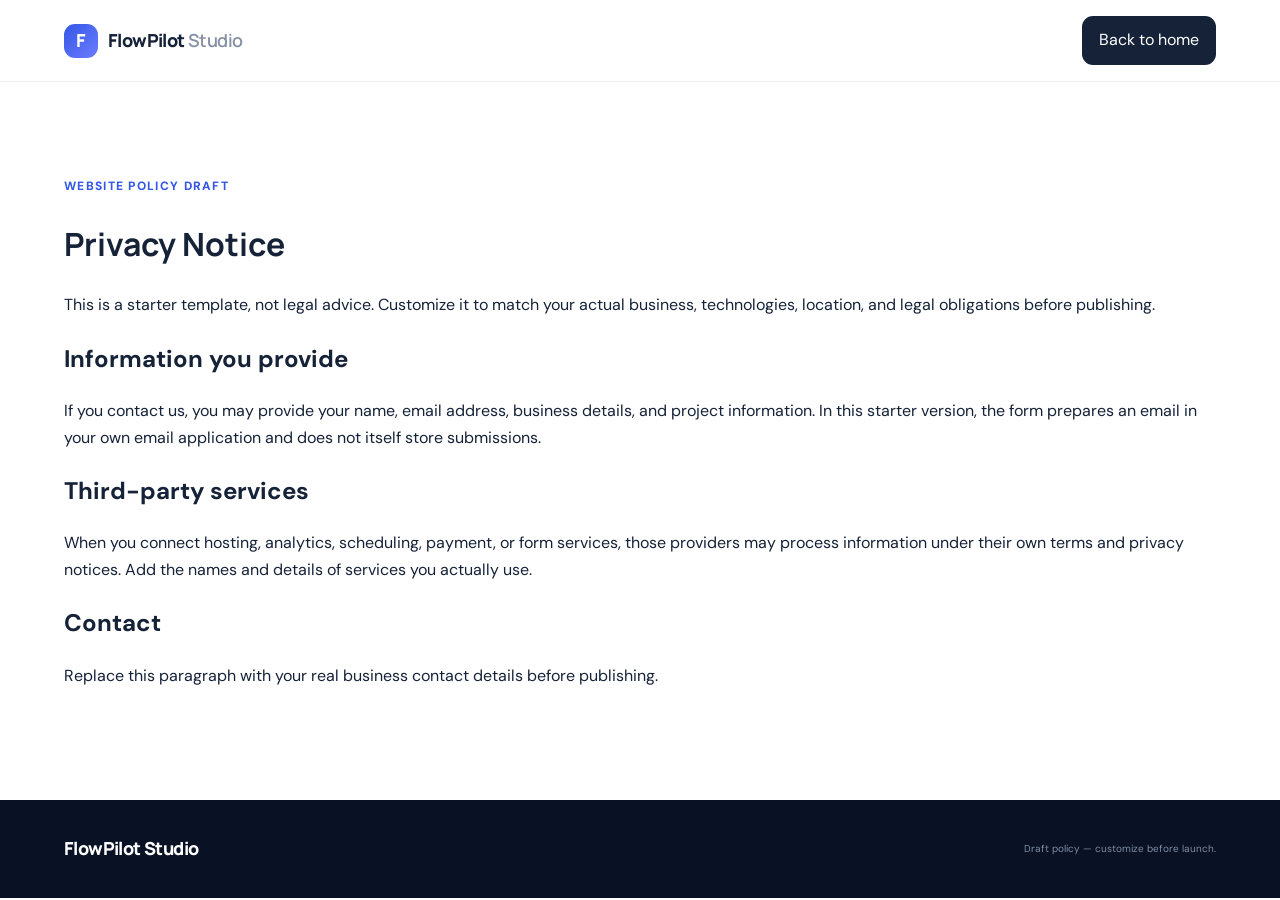
==== privacy.html @ fbc251c9 "Add files via upload" ====
<!doctype html><html lang="en"><head><meta charset="utf-8"><meta name="viewport" content="width=device-width, initial-scale=1"><title>Privacy Notice — FlowPilot Studio</title><link rel="stylesheet" href="styles.css"></head><body><header class="site-header"><a class="brand" href="index.html"><span class="brand-mark">F</span><span>FlowPilot<span class="muted"> Studio</span></span></a><a class="nav-cta" href="index.html">Back to home</a></header><main class="section-wrap section"><p class="eyebrow">Website policy draft</p><h1 style="font-family:Manrope,sans-serif">Privacy Notice</h1><p>This is a starter template, not legal advice. Customize it to match your actual business, technologies, location, and legal obligations before publishing.</p><h2>Information you provide</h2><p>If you contact us, you may provide your name, email address, business details, and project information. In this starter version, the form prepares an email in your own email application and does not itself store submissions.</p><h2>Third-party services</h2><p>When you connect hosting, analytics, scheduling, payment, or form services, those providers may process information under their own terms and privacy notices. Add the names and details of services you actually use.</p><h2>Contact</h2><p>Replace this paragraph with your real business contact details before publishing.</p></main><footer class="footer"><div class="footer-inner"><a class="brand" href="index.html">FlowPilot Studio</a><small>Draft policy — customize before launch.</small></div></footer></body></html>
---- styles.css ----
@import url('https://fonts.googleapis.com/css2?family=DM+Sans:wght@400;500;600;700&family=Manrope:wght@400;500;600;700;800&display=swap');
:root{--ink:#152238;--muted:#637086;--paper:#f7f9fc;--line:#e4eaf2;--blue:#3457e5;--cyan:#36c9c3;--navy:#0d1830;--white:#fff;--radius:22px;--shadow:0 24px 60px rgba(18,36,70,.10)}
*{box-sizing:border-box}html{scroll-behavior:smooth}body{margin:0;background:var(--white);color:var(--ink);font-family:"DM Sans",sans-serif;line-height:1.65}a{color:inherit;text-decoration:none}.site-header{height:82px;padding:0 max(5vw,22px);display:flex;align-items:center;justify-content:space-between;border-bottom:1px solid #eef1f6;background:rgba(255,255,255,.94);position:sticky;top:0;z-index:10;backdrop-filter:blur(14px)}.brand{display:flex;gap:10px;align-items:center;font-family:Manrope,sans-serif;font-weight:800;font-size:18px;letter-spacing:-.6px}.brand-mark{display:grid;place-items:center;width:34px;height:34px;border-radius:11px;color:#fff;background:linear-gradient(135deg,var(--blue),#6c7cff);font-weight:800}.muted{color:#8490a4;font-weight:600}.nav{display:flex;align-items:center;gap:30px;font-size:14px;font-weight:600}.nav>a:not(.nav-cta){color:#4d5a70}.nav-cta{background:var(--ink);color:#fff;padding:11px 17px;border-radius:11px}.menu-toggle{display:none}.section-wrap{width:min(1160px,90%);margin:auto}.hero{padding:92px 0 85px;display:grid;grid-template-columns:1.05fr .95fr;gap:65px;align-items:center}.eyebrow{display:flex;align-items:center;gap:9px;color:var(--blue);font-size:12px;letter-spacing:1.3px;text-transform:uppercase;font-weight:800;margin:0 0 20px}.dot,.live-dot{width:8px;height:8px;border-radius:50%;background:var(--cyan);display:inline-block}.hero h1,.section-heading h2,.about-section h2,.contact-layout h2{font-family:Manrope,sans-serif;letter-spacing:-2.6px;line-height:1.1;font-size:clamp(42px,5vw,66px);margin:0 0 24px;font-weight:800}.gradient-text{background:linear-gradient(100deg,var(--blue),#1bb6b2);-webkit-background-clip:text;background-clip:text;color:transparent}.hero-lede{font-size:18px;color:var(--muted);max-width:570px;line-height:1.8}.hero-actions{display:flex;align-items:center;gap:25px;margin:30px 0}.button{display:inline-flex;align-items:center;justify-content:center;gap:12px;border:0;border-radius:12px;padding:15px 21px;font:700 14px "DM Sans",sans-serif;cursor:pointer}.primary{color:white;background:var(--blue);box-shadow:0 10px 25px rgba(52,87,229,.2)}.primary:hover{background:#2847c9;transform:translateY(-1px)}.text-link{font-size:14px;font-weight:700}.trust-row{display:flex;gap:18px;flex-wrap:wrap;font-size:11px;color:#6b778a}.hero-card{background:linear-gradient(150deg,#101c37,#182b4e);color:#fff;padding:25px;border-radius:25px;box-shadow:0 30px 80px rgba(14,30,63,.23);transform:rotate(1deg)}.card-top{display:flex;align-items:center;gap:9px;font-size:12px;font-weight:700;padding:4px 0 24px;border-bottom:1px solid #31415e}.pill{margin-left:auto;color:#a9b9ff;background:#293b67;border-radius:30px;padding:4px 9px;font-size:10px}.workflow-step{display:flex;align-items:center;gap:13px;padding:19px 0}.step-icon{height:38px;width:38px;flex-shrink:0;display:grid;place-items:center;border:1px solid #405274;border-radius:12px;color:#92a7ff;font-size:11px;font-weight:800}.workflow-step strong{font-size:13px}.workflow-step p{font-size:11px;color:#aab7ce;margin:3px 0 0}.check{margin-left:auto;color:#57e1c0;font-weight:800}.connector{height:16px;width:1px;background:#526584;margin-left:19px}.note{font-size:10px;color:#91a2bd;border-top:1px solid #31415e;padding-top:17px;margin-top:6px}.proof-band{display:flex;justify-content:center;gap:clamp(30px,8vw,120px);background:var(--paper);padding:27px 5%;border-top:1px solid #edf1f7;border-bottom:1px solid #edf1f7}.proof-band div{display:flex;flex-direction:column}.proof-band strong{font-size:14px}.proof-band span{font-size:12px;color:var(--muted)}.section{padding-top:95px;padding-bottom:95px}.section-heading{max-width:650px;margin-bottom:38px}.section-heading h2,.about-section h2,.contact-layout h2{font-size:clamp(34px,4vw,48px);letter-spacing:-1.8px;margin-bottom:16px}.section-heading>p:not(.eyebrow){color:var(--muted);margin:0}.service-grid{display:grid;grid-template-columns:repeat(3,1fr);gap:20px}.service-card{position:relative;padding:27px;border:1px solid var(--line);border-radius:20px;background:white;transition:.2s}.service-card:hover{transform:translateY(-4px);box-shadow:var(--shadow)}.service-card.featured{border-color:#b9c5ff;box-shadow:0 15px 40px rgba(52,87,229,.08)}.feature-badge{position:absolute;right:18px;top:18px;background:#edf0ff;color:var(--blue);border-radius:30px;padding:5px 9px;font-size:10px;font-weight:800}.service-icon{height:45px;width:45px;display:grid;place-items:center;background:#edf1ff;color:var(--blue);border-radius:14px;font-size:22px}.service-label{font-size:10px;font-weight:800;letter-spacing:1px;color:#77849a;margin:24px 0 8px}.service-card h3{font:800 21px Manrope,sans-serif;line-height:1.25;letter-spacing:-.6px;margin:0 0 12px}.service-card>p:not(.service-label){font-size:13px;color:var(--muted);min-height:65px}.service-card ul{padding-left:18px;color:#4c5b71;font-size:12px;line-height:2.2;margin:18px 0 25px}.card-link{color:var(--blue);font-size:12px;font-weight:800}.fine-print{font-size:11px;color:#7b8798;margin-top:22px}.process-section{background:var(--paper);border-top:1px solid #edf1f7;border-bottom:1px solid #edf1f7}.process-grid{display:grid;grid-template-columns:repeat(3,1fr);gap:50px;margin-top:45px}.process-number{font:800 13px Manrope,sans-serif;color:var(--blue);background:#e8edff;border-radius:10px;padding:8px 10px}.process-grid h3{font:800 18px Manrope,sans-serif;margin:24px 0 8px}.process-grid p{font-size:13px;color:var(--muted);margin:0}.about-section{display:grid;grid-template-columns:1fr 1fr;gap:70px;padding-top:95px;padding-bottom:95px}.about-section h2{max-width:430px}.about-section>div:nth-child(2){color:var(--muted);font-size:14px}.contact-section{background:var(--navy);color:white;padding:90px 0}.contact-layout{display:grid;grid-template-columns:.9fr 1.1fr;gap:85px;align-items:start}.contact-layout .eyebrow{color:#94a8ff}.contact-layout h2{font-size:44px}.contact-layout>div>p:not(.eyebrow){color:#b2bfd3;font-size:14px}.contact-detail{display:flex;gap:13px;align-items:center;margin-top:26px}.contact-icon{width:38px;height:38px;border-radius:12px;background:#1c2d4d;display:grid;place-items:center;color:#9db0ff}.contact-detail strong{font-size:12px}.contact-detail p{margin:3px 0 0;font-size:11px;color:#aab7ce}.contact-form{background:white;color:var(--ink);padding:30px;border-radius:22px;box-shadow:0 25px 70px rgba(0,0,0,.2);display:grid;gap:8px}.contact-form label{font-size:11px;font-weight:800;margin-top:8px}.contact-form input,.contact-form select,.contact-form textarea{font:13px "DM Sans",sans-serif;color:var(--ink);padding:12px 13px;border:1px solid #dfe5ef;border-radius:9px;width:100%;background:#fff}.contact-form input:focus,.contact-form select:focus,.contact-form textarea:focus{outline:2px solid #b7c4ff;border-color:var(--blue)}.full-width{width:100%;margin-top:12px}.form-note,.form-status{font-size:10px;color:#77849a;line-height:1.5;margin:4px 0 0}.form-status{color:#176b51}.footer{padding:34px 5%;background:#091225;color:#fff}.footer-inner{width:min(1160px,100%);margin:auto;display:grid;grid-template-columns:1fr 1fr;gap:15px;align-items:center}.footer-inner>p{font-size:12px;color:#9aa8bd;text-align:right}.footer-links{display:flex;gap:20px;flex-wrap:wrap;font-size:11px;color:#b3bfd1}.footer-inner small{font-size:10px;color:#7f8ca3;text-align:right}.menu-toggle{border:1px solid var(--line);background:white;border-radius:9px;padding:8px 11px}
@media(max-width:850px){.hero{grid-template-columns:1fr;gap:40px;padding-top:65px}.hero-card{max-width:580px;transform:none}.service-grid{grid-template-columns:1fr}.service-card>p:not(.service-label){min-height:0}.process-grid{gap:25px}.contact-layout{gap:35px}.about-section{gap:30px}}
@media(max-width:620px){.site-header{height:70px}.menu-toggle{display:block}.nav{display:none;position:absolute;top:69px;left:0;right:0;background:white;padding:18px 5%;border-bottom:1px solid var(--line);flex-direction:column;align-items:stretch;gap:17px}.nav.open{display:flex}.nav-cta{text-align:center}.hero{padding:55px 0}.hero h1{font-size:43px;letter-spacing:-1.8px}.hero-lede{font-size:15px}.hero-actions{align-items:flex-start;flex-direction:column;gap:16px}.proof-band{align-items:flex-start;gap:15px;flex-direction:column;padding:25px 7%}.section{padding-top:65px;padding-bottom:65px}.process-grid,.about-section,.contact-layout{grid-template-columns:1fr}.process-grid{gap:32px}.about-section{padding-top:65px;padding-bottom:65px}.contact-section{padding:65px 0}.contact-layout h2{font-size:36px}.contact-form{padding:22px}.footer-inner{grid-template-columns:1fr}.footer-inner>p,.footer-inner small{text-align:left}.footer-links{gap:14px}}
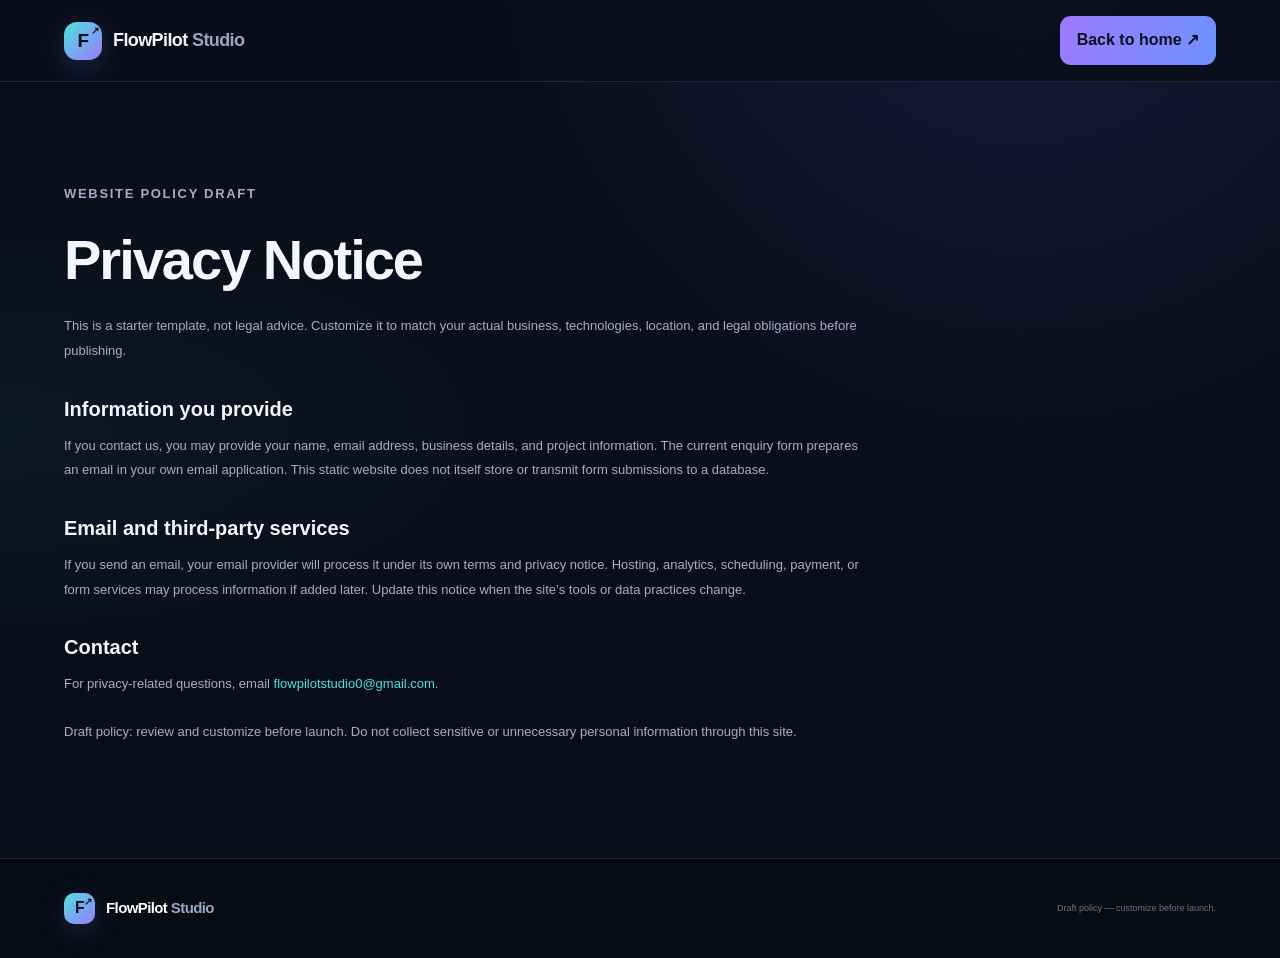
==== commit 0cc4793a: "Add files via upload" ====
--- a/privacy.html
+++ b/privacy.html
@@ -1 +1 @@
-<!doctype html><html lang="en"><head><meta charset="utf-8"><meta name="viewport" content="width=device-width, initial-scale=1"><title>Privacy Notice — FlowPilot Studio</title><link rel="stylesheet" href="styles.css"></head><body><header class="site-header"><a class="brand" href="index.html"><span class="brand-mark">F</span><span>FlowPilot<span class="muted"> Studio</span></span></a><a class="nav-cta" href="index.html">Back to home</a></header><main class="section-wrap section"><p class="eyebrow">Website policy draft</p><h1 style="font-family:Manrope,sans-serif">Privacy Notice</h1><p>This is a starter template, not legal advice. Customize it to match your actual business, technologies, location, and legal obligations before publishing.</p><h2>Information you provide</h2><p>If you contact us, you may provide your name, email address, business details, and project information. In this starter version, the form prepares an email in your own email application and does not itself store submissions.</p><h2>Third-party services</h2><p>When you connect hosting, analytics, scheduling, payment, or form services, those providers may process information under their own terms and privacy notices. Add the names and details of services you actually use.</p><h2>Contact</h2><p>Replace this paragraph with your real business contact details before publishing.</p></main><footer class="footer"><div class="footer-inner"><a class="brand" href="index.html">FlowPilot Studio</a><small>Draft policy — customize before launch.</small></div></footer></body></html>+<!doctype html><html lang="en"><head><meta charset="utf-8"><meta name="viewport" content="width=device-width, initial-scale=1"><meta name="theme-color" content="#0b1020"><title>Privacy Notice — FlowPilot Studio</title><link rel="stylesheet" href="styles.css"></head><body><header class="site-header"><a class="brand" href="index.html"><span class="brand-mark">F<span>↗</span></span><span>FlowPilot<span class="muted"> Studio</span></span></a><a class="nav-cta" href="index.html">Back to home ↗</a></header><main class="section-wrap section legal-page"><p class="eyebrow">WEBSITE POLICY DRAFT</p><h1>Privacy Notice</h1><p>This is a starter template, not legal advice. Customize it to match your actual business, technologies, location, and legal obligations before publishing.</p><h2>Information you provide</h2><p>If you contact us, you may provide your name, email address, business details, and project information. The current enquiry form prepares an email in your own email application. This static website does not itself store or transmit form submissions to a database.</p><h2>Email and third-party services</h2><p>If you send an email, your email provider will process it under its own terms and privacy notice. Hosting, analytics, scheduling, payment, or form services may process information if added later. Update this notice when the site’s tools or data practices change.</p><h2>Contact</h2><p>For privacy-related questions, email <a href="mailto:flowpilotstudio0@gmail.com">flowpilotstudio0@gmail.com</a>.</p><p class="fine-print">Draft policy: review and customize before launch. Do not collect sensitive or unnecessary personal information through this site.</p></main><footer class="footer"><div class="footer-inner"><a class="brand" href="index.html"><span class="brand-mark">F<span>↗</span></span><span>FlowPilot<span class="muted"> Studio</span></span></a><small>Draft policy — customize before launch.</small></div></footer></body></html>
--- a/styles.css
+++ b/styles.css
@@ -1,5 +1,7 @@
-@import url('https://fonts.googleapis.com/css2?family=DM+Sans:wght@400;500;600;700&family=Manrope:wght@400;500;600;700;800&display=swap');
-:root{--ink:#152238;--muted:#637086;--paper:#f7f9fc;--line:#e4eaf2;--blue:#3457e5;--cyan:#36c9c3;--navy:#0d1830;--white:#fff;--radius:22px;--shadow:0 24px 60px rgba(18,36,70,.10)}
-*{box-sizing:border-box}html{scroll-behavior:smooth}body{margin:0;background:var(--white);color:var(--ink);font-family:"DM Sans",sans-serif;line-height:1.65}a{color:inherit;text-decoration:none}.site-header{height:82px;padding:0 max(5vw,22px);display:flex;align-items:center;justify-content:space-between;border-bottom:1px solid #eef1f6;background:rgba(255,255,255,.94);position:sticky;top:0;z-index:10;backdrop-filter:blur(14px)}.brand{display:flex;gap:10px;align-items:center;font-family:Manrope,sans-serif;font-weight:800;font-size:18px;letter-spacing:-.6px}.brand-mark{display:grid;place-items:center;width:34px;height:34px;border-radius:11px;color:#fff;background:linear-gradient(135deg,var(--blue),#6c7cff);font-weight:800}.muted{color:#8490a4;font-weight:600}.nav{display:flex;align-items:center;gap:30px;font-size:14px;font-weight:600}.nav>a:not(.nav-cta){color:#4d5a70}.nav-cta{background:var(--ink);color:#fff;padding:11px 17px;border-radius:11px}.menu-toggle{display:none}.section-wrap{width:min(1160px,90%);margin:auto}.hero{padding:92px 0 85px;display:grid;grid-template-columns:1.05fr .95fr;gap:65px;align-items:center}.eyebrow{display:flex;align-items:center;gap:9px;color:var(--blue);font-size:12px;letter-spacing:1.3px;text-transform:uppercase;font-weight:800;margin:0 0 20px}.dot,.live-dot{width:8px;height:8px;border-radius:50%;background:var(--cyan);display:inline-block}.hero h1,.section-heading h2,.about-section h2,.contact-layout h2{font-family:Manrope,sans-serif;letter-spacing:-2.6px;line-height:1.1;font-size:clamp(42px,5vw,66px);margin:0 0 24px;font-weight:800}.gradient-text{background:linear-gradient(100deg,var(--blue),#1bb6b2);-webkit-background-clip:text;background-clip:text;color:transparent}.hero-lede{font-size:18px;color:var(--muted);max-width:570px;line-height:1.8}.hero-actions{display:flex;align-items:center;gap:25px;margin:30px 0}.button{display:inline-flex;align-items:center;justify-content:center;gap:12px;border:0;border-radius:12px;padding:15px 21px;font:700 14px "DM Sans",sans-serif;cursor:pointer}.primary{color:white;background:var(--blue);box-shadow:0 10px 25px rgba(52,87,229,.2)}.primary:hover{background:#2847c9;transform:translateY(-1px)}.text-link{font-size:14px;font-weight:700}.trust-row{display:flex;gap:18px;flex-wrap:wrap;font-size:11px;color:#6b778a}.hero-card{background:linear-gradient(150deg,#101c37,#182b4e);color:#fff;padding:25px;border-radius:25px;box-shadow:0 30px 80px rgba(14,30,63,.23);transform:rotate(1deg)}.card-top{display:flex;align-items:center;gap:9px;font-size:12px;font-weight:700;padding:4px 0 24px;border-bottom:1px solid #31415e}.pill{margin-left:auto;color:#a9b9ff;background:#293b67;border-radius:30px;padding:4px 9px;font-size:10px}.workflow-step{display:flex;align-items:center;gap:13px;padding:19px 0}.step-icon{height:38px;width:38px;flex-shrink:0;display:grid;place-items:center;border:1px solid #405274;border-radius:12px;color:#92a7ff;font-size:11px;font-weight:800}.workflow-step strong{font-size:13px}.workflow-step p{font-size:11px;color:#aab7ce;margin:3px 0 0}.check{margin-left:auto;color:#57e1c0;font-weight:800}.connector{height:16px;width:1px;background:#526584;margin-left:19px}.note{font-size:10px;color:#91a2bd;border-top:1px solid #31415e;padding-top:17px;margin-top:6px}.proof-band{display:flex;justify-content:center;gap:clamp(30px,8vw,120px);background:var(--paper);padding:27px 5%;border-top:1px solid #edf1f7;border-bottom:1px solid #edf1f7}.proof-band div{display:flex;flex-direction:column}.proof-band strong{font-size:14px}.proof-band span{font-size:12px;color:var(--muted)}.section{padding-top:95px;padding-bottom:95px}.section-heading{max-width:650px;margin-bottom:38px}.section-heading h2,.about-section h2,.contact-layout h2{font-size:clamp(34px,4vw,48px);letter-spacing:-1.8px;margin-bottom:16px}.section-heading>p:not(.eyebrow){color:var(--muted);margin:0}.service-grid{display:grid;grid-template-columns:repeat(3,1fr);gap:20px}.service-card{position:relative;padding:27px;border:1px solid var(--line);border-radius:20px;background:white;transition:.2s}.service-card:hover{transform:translateY(-4px);box-shadow:var(--shadow)}.service-card.featured{border-color:#b9c5ff;box-shadow:0 15px 40px rgba(52,87,229,.08)}.feature-badge{position:absolute;right:18px;top:18px;background:#edf0ff;color:var(--blue);border-radius:30px;padding:5px 9px;font-size:10px;font-weight:800}.service-icon{height:45px;width:45px;display:grid;place-items:center;background:#edf1ff;color:var(--blue);border-radius:14px;font-size:22px}.service-label{font-size:10px;font-weight:800;letter-spacing:1px;color:#77849a;margin:24px 0 8px}.service-card h3{font:800 21px Manrope,sans-serif;line-height:1.25;letter-spacing:-.6px;margin:0 0 12px}.service-card>p:not(.service-label){font-size:13px;color:var(--muted);min-height:65px}.service-card ul{padding-left:18px;color:#4c5b71;font-size:12px;line-height:2.2;margin:18px 0 25px}.card-link{color:var(--blue);font-size:12px;font-weight:800}.fine-print{font-size:11px;color:#7b8798;margin-top:22px}.process-section{background:var(--paper);border-top:1px solid #edf1f7;border-bottom:1px solid #edf1f7}.process-grid{display:grid;grid-template-columns:repeat(3,1fr);gap:50px;margin-top:45px}.process-number{font:800 13px Manrope,sans-serif;color:var(--blue);background:#e8edff;border-radius:10px;padding:8px 10px}.process-grid h3{font:800 18px Manrope,sans-serif;margin:24px 0 8px}.process-grid p{font-size:13px;color:var(--muted);margin:0}.about-section{display:grid;grid-template-columns:1fr 1fr;gap:70px;padding-top:95px;padding-bottom:95px}.about-section h2{max-width:430px}.about-section>div:nth-child(2){color:var(--muted);font-size:14px}.contact-section{background:var(--navy);color:white;padding:90px 0}.contact-layout{display:grid;grid-template-columns:.9fr 1.1fr;gap:85px;align-items:start}.contact-layout .eyebrow{color:#94a8ff}.contact-layout h2{font-size:44px}.contact-layout>div>p:not(.eyebrow){color:#b2bfd3;font-size:14px}.contact-detail{display:flex;gap:13px;align-items:center;margin-top:26px}.contact-icon{width:38px;height:38px;border-radius:12px;background:#1c2d4d;display:grid;place-items:center;color:#9db0ff}.contact-detail strong{font-size:12px}.contact-detail p{margin:3px 0 0;font-size:11px;color:#aab7ce}.contact-form{background:white;color:var(--ink);padding:30px;border-radius:22px;box-shadow:0 25px 70px rgba(0,0,0,.2);display:grid;gap:8px}.contact-form label{font-size:11px;font-weight:800;margin-top:8px}.contact-form input,.contact-form select,.contact-form textarea{font:13px "DM Sans",sans-serif;color:var(--ink);padding:12px 13px;border:1px solid #dfe5ef;border-radius:9px;width:100%;background:#fff}.contact-form input:focus,.contact-form select:focus,.contact-form textarea:focus{outline:2px solid #b7c4ff;border-color:var(--blue)}.full-width{width:100%;margin-top:12px}.form-note,.form-status{font-size:10px;color:#77849a;line-height:1.5;margin:4px 0 0}.form-status{color:#176b51}.footer{padding:34px 5%;background:#091225;color:#fff}.footer-inner{width:min(1160px,100%);margin:auto;display:grid;grid-template-columns:1fr 1fr;gap:15px;align-items:center}.footer-inner>p{font-size:12px;color:#9aa8bd;text-align:right}.footer-links{display:flex;gap:20px;flex-wrap:wrap;font-size:11px;color:#b3bfd1}.footer-inner small{font-size:10px;color:#7f8ca3;text-align:right}.menu-toggle{border:1px solid var(--line);background:white;border-radius:9px;padding:8px 11px}
-@media(max-width:850px){.hero{grid-template-columns:1fr;gap:40px;padding-top:65px}.hero-card{max-width:580px;transform:none}.service-grid{grid-template-columns:1fr}.service-card>p:not(.service-label){min-height:0}.process-grid{gap:25px}.contact-layout{gap:35px}.about-section{gap:30px}}
-@media(max-width:620px){.site-header{height:70px}.menu-toggle{display:block}.nav{display:none;position:absolute;top:69px;left:0;right:0;background:white;padding:18px 5%;border-bottom:1px solid var(--line);flex-direction:column;align-items:stretch;gap:17px}.nav.open{display:flex}.nav-cta{text-align:center}.hero{padding:55px 0}.hero h1{font-size:43px;letter-spacing:-1.8px}.hero-lede{font-size:15px}.hero-actions{align-items:flex-start;flex-direction:column;gap:16px}.proof-band{align-items:flex-start;gap:15px;flex-direction:column;padding:25px 7%}.section{padding-top:65px;padding-bottom:65px}.process-grid,.about-section,.contact-layout{grid-template-columns:1fr}.process-grid{gap:32px}.about-section{padding-top:65px;padding-bottom:65px}.contact-section{padding:65px 0}.contact-layout h2{font-size:36px}.contact-form{padding:22px}.footer-inner{grid-template-columns:1fr}.footer-inner>p,.footer-inner small{text-align:left}.footer-links{gap:14px}}
+:root{color-scheme:dark;--bg:#0a0e1a;--bg-soft:#0f1526;--panel:#121a2d;--panel-2:#172139;--text:#f4f6ff;--muted:#a3aec6;--subtle:#74819d;--line:rgba(174,190,231,.14);--purple:#9b7bff;--cyan:#4de1dc;--pink:#ff7bb7;--blue:#6f91ff;--mint:#7cf0c5;--orange:#ffbd75;--radius:22px;--shadow:0 24px 80px rgba(0,0,0,.28)}
+*{box-sizing:border-box}html{scroll-behavior:smooth;scroll-padding-top:95px}body{margin:0;background:radial-gradient(ellipse at 80% -10%,rgba(105,81,214,.17),transparent 38%),radial-gradient(ellipse at 0% 45%,rgba(48,188,197,.06),transparent 30%),var(--bg);color:var(--text);font-family:"DM Sans",sans-serif;line-height:1.65}a{color:inherit;text-decoration:none}button,input,select,textarea{font:inherit}.site-header{height:82px;padding:0 max(5vw,22px);display:flex;align-items:center;justify-content:space-between;border-bottom:1px solid var(--line);background:rgba(10,14,26,.82);position:sticky;top:0;z-index:20;backdrop-filter:blur(20px)}.brand{display:flex;gap:11px;align-items:center;font-family:Manrope,sans-serif;font-weight:800;font-size:18px;letter-spacing:-.6px}.brand-mark{display:grid;place-items:center;position:relative;width:38px;height:38px;border-radius:13px;color:#101222;background:linear-gradient(135deg,var(--cyan),var(--purple));font-size:19px;font-weight:900;box-shadow:0 7px 28px rgba(111,145,255,.2)}.brand-mark span{font-size:10px;position:absolute;right:4px;top:1px}.muted{color:#9ba8c2;font-weight:600}.nav{display:flex;align-items:center;gap:30px;font-size:13px;font-weight:600;color:#c2cbe0}.nav>a:not(.nav-cta):hover,.footer-links a:hover{color:var(--cyan)}.nav-cta{background:linear-gradient(100deg,var(--purple),#6f91ff);color:#0c1020;padding:11px 17px;border-radius:11px;font-weight:800}.nav-cta span{margin-left:8px}.menu-toggle{display:none;color:var(--text);border:1px solid var(--line);background:var(--panel);border-radius:10px;padding:8px 12px}.section-wrap{width:min(1160px,90%);margin:auto}.hero{padding:92px 0 96px;display:grid;grid-template-columns:1.02fr .98fr;gap:50px;align-items:center;min-height:600px}.eyebrow{display:flex;align-items:center;gap:10px;color:var(--cyan);font-size:10px;letter-spacing:1.7px;text-transform:uppercase;font-weight:800;margin:0 0 22px}.eyebrow-line{display:inline-block;width:22px;height:2px;background:var(--cyan);border-radius:2px}.status-pill{margin-left:4px;display:inline-flex;align-items:center;gap:7px;color:#b9c6dd;border:1px solid var(--line);background:rgba(255,255,255,.025);padding:5px 9px;border-radius:30px;letter-spacing:.2px;font-size:9px;text-transform:none}.status-pill i{width:6px;height:6px;background:var(--mint);border-radius:50%;box-shadow:0 0 12px rgba(124,240,197,.6)}.hero h1,.section-heading h2,.about-section h2,.contact-layout h2{font-family:Manrope,sans-serif;letter-spacing:-2.8px;line-height:1.08;font-size:clamp(43px,5vw,66px);margin:0 0 24px;font-weight:800}.gradient-text{background:linear-gradient(100deg,#b7a4ff 0%,#72dff0 55%,#7cf0c5 100%);-webkit-background-clip:text;background-clip:text;color:transparent}.hero-lede{font-size:17px;color:var(--muted);max-width:550px;line-height:1.85}.hero-actions{display:flex;align-items:center;gap:13px;flex-wrap:wrap;margin:30px 0 26px}.button{display:inline-flex;align-items:center;justify-content:center;gap:12px;border:1px solid transparent;border-radius:12px;padding:14px 19px;font-size:12px;font-weight:800;cursor:pointer;transition:transform .2s,border-color .2s,filter .2s}.button:hover{transform:translateY(-2px);filter:brightness(1.08)}.primary{color:#0c1020;background:linear-gradient(100deg,var(--cyan),#a4f0d8);box-shadow:0 10px 30px rgba(77,225,220,.12)}.secondary{color:#e9eaff;border-color:rgba(177,164,255,.35);background:rgba(155,123,255,.07)}.secondary:hover{border-color:var(--purple)}.trust-row{display:flex;gap:16px;flex-wrap:wrap;font-size:10px;color:#8f9db8}.hero-visual{position:relative;min-height:435px;display:grid;place-items:center}.visual-glow{position:absolute;width:320px;height:320px;background:linear-gradient(135deg,rgba(155,123,255,.28),rgba(77,225,220,.12));filter:blur(70px);border-radius:50%}.orbit{position:absolute;border:1px solid rgba(161,178,231,.12);border-radius:50%;transform:rotate(-20deg)}.orbit-one{width:470px;height:270px}.orbit-two{width:390px;height:350px;transform:rotate(48deg)}.main-visual-card{position:relative;width:min(100%,420px);background:linear-gradient(150deg,rgba(25,35,61,.97),rgba(13,20,37,.98));border:1px solid rgba(173,190,238,.22);border-radius:20px;overflow:hidden;box-shadow:0 35px 90px rgba(0,0,0,.4);transform:rotate(-2deg)}.visual-card-head{height:42px;display:flex;align-items:center;gap:10px;padding:0 14px;background:rgba(255,255,255,.025);border-bottom:1px solid var(--line);font-size:7px;letter-spacing:1px;color:#9eacc9}.window-dots{display:flex;gap:4px}.window-dots i{width:5px;height:5px;border-radius:50%;background:#ff8b9e}.window-dots i:nth-child(2){background:#ffcf83}.window-dots i:nth-child(3){background:#7ce8c5}.tiny-live{margin-left:auto;color:var(--mint);font-size:6px}.visual-card-body{display:grid;grid-template-columns:48px 1fr;min-height:275px}.visual-sidebar{display:flex;flex-direction:column;align-items:center;gap:22px;padding:17px 0;border-right:1px solid var(--line);background:rgba(255,255,255,.015)}.visual-sidebar b{display:grid;place-items:center;width:24px;height:24px;border-radius:8px;background:linear-gradient(135deg,var(--cyan),var(--purple));color:#111629;font-size:12px}.visual-sidebar span{width:13px;height:13px;border:1px solid #4d5b7d;border-radius:4px}.visual-content{padding:28px 23px}.visual-kicker{font-size:7px;letter-spacing:1.3px;color:var(--cyan);font-weight:800}.visual-content h3{font:800 23px/1.3 Manrope,sans-serif;letter-spacing:-.7px;margin:12px 0 24px}.mini-stat-row{display:grid;grid-template-columns:1fr 1fr;gap:10px}.mini-stat-row>div{background:rgba(255,255,255,.04);border:1px solid var(--line);border-radius:10px;padding:11px}.mini-stat-row small{display:block;color:#8f9db8;font-size:7px;margin-bottom:7px}.mini-stat-row b{font:700 12px Manrope,sans-serif}.mini-stat-row em{font:500 8px "DM Sans",sans-serif;color:var(--mint);font-style:normal}.progress-line{height:4px;border-radius:10px;background:#29324c;margin:19px 0 17px}.progress-line span{display:block;width:72%;height:100%;border-radius:10px;background:linear-gradient(90deg,var(--purple),var(--cyan))}.visual-tag-row{display:flex;gap:7px}.visual-tag-row span{font-size:7px;letter-spacing:.7px;padding:5px 7px;border-radius:5px;color:#b5c1db;background:rgba(255,255,255,.05)}.floating-chip{position:absolute;z-index:2;display:flex;align-items:center;gap:10px;padding:11px 14px;border:1px solid rgba(178,192,237,.2);border-radius:14px;background:rgba(17,25,44,.92);box-shadow:0 18px 45px rgba(0,0,0,.25);backdrop-filter:blur(10px)}.floating-chip b{display:block;font-size:10px}.floating-chip small{display:block;color:#93a1bc;font-size:8px;margin-top:2px}.chip-top{right:-3px;top:36px}.chip-bottom{left:-4px;bottom:35px}.chip-icon{display:grid;place-items:center;width:33px;height:33px;border-radius:10px;font-size:16px}.chip-icon.purple{background:rgba(155,123,255,.16);color:#b9a6ff}.chip-icon.mint{background:rgba(124,240,197,.12);color:var(--mint)}.chip-arrow{color:var(--cyan);margin-left:9px}.capability-strip{border-block:1px solid var(--line);background:rgba(255,255,255,.018)}.strip-inner{min-height:78px;display:flex;align-items:center;justify-content:space-between;gap:15px;flex-wrap:wrap}.strip-inner>span{font-size:9px;letter-spacing:1.6px;color:#7785a2;font-weight:800}.strip-inner b{font-size:11px;color:#c6d0e7;font-weight:600}.strip-inner i{color:var(--purple);font-size:11px;font-style:normal}.section{padding-top:100px;padding-bottom:100px}.section-heading{display:flex;justify-content:space-between;align-items:end;gap:45px;margin-bottom:37px}.section-heading .eyebrow{margin-bottom:17px}.section-heading h2,.about-section h2,.contact-layout h2{font-size:clamp(35px,4vw,49px);letter-spacing:-2px;margin-bottom:0}.section-heading>p{max-width:420px;color:var(--muted);font-size:13px;margin:0 0 4px}.service-search{display:flex;align-items:center;gap:12px;padding:0 16px;height:58px;border:1px solid rgba(164,179,225,.2);background:rgba(19,27,47,.85);border-radius:14px;margin-bottom:22px;box-shadow:0 12px 35px rgba(0,0,0,.1)}.search-icon{font-size:25px;color:var(--cyan);line-height:1}.service-search input{min-width:0;flex:1;border:0;outline:0;background:transparent;color:var(--text);font-size:12px}.service-search input::placeholder{color:#75829e}.service-search kbd{font-size:7px;letter-spacing:1px;color:#8c9ab5;border:1px solid var(--line);border-radius:5px;padding:5px 7px}.service-grid{display:grid;grid-template-columns:repeat(4,minmax(0,1fr));gap:14px}.service-card{display:flex;flex-direction:column;min-height:325px;padding:22px;border:1px solid var(--line);border-radius:18px;background:linear-gradient(155deg,rgba(23,32,55,.95),rgba(15,22,39,.95));transition:transform .2s,border-color .2s,box-shadow .2s}.service-card:hover{transform:translateY(-4px);border-color:rgba(155,123,255,.5);box-shadow:0 18px 50px rgba(0,0,0,.2)}.service-card[hidden]{display:none}.service-top{display:flex;align-items:center;justify-content:space-between;margin-bottom:23px}.service-icon{height:43px;width:43px;display:grid;place-items:center;border-radius:13px;font-size:20px}.service-icon.violet{background:rgba(155,123,255,.14);color:#b8a6ff}.service-icon.cyan{background:rgba(77,225,220,.12);color:var(--cyan)}.service-icon.pink{background:rgba(255,123,183,.12);color:var(--pink)}.service-icon.blue{background:rgba(111,145,255,.14);color:var(--blue)}.service-icon.mint{background:rgba(124,240,197,.12);color:var(--mint)}.service-icon.orange{background:rgba(255,189,117,.12);color:var(--orange)}.service-index{font-size:8px;letter-spacing:1px;color:#7f8ba7;font-weight:800}.service-card h3{font:800 17px/1.3 Manrope,sans-serif;letter-spacing:-.5px;margin:0 0 11px}.service-card>p{font-size:11px;color:#a4b0c8;line-height:1.8;margin:0 0 17px}.tag-row{display:flex;gap:5px;flex-wrap:wrap;margin:auto 0 18px}.tag-row span{font-size:8px;color:#aebbd4;border:1px solid rgba(170,185,229,.13);background:rgba(255,255,255,.025);padding:4px 7px;border-radius:5px}.card-link{display:flex;justify-content:space-between;align-items:center;color:var(--cyan);font-size:10px;font-weight:800;padding-top:13px;border-top:1px solid var(--line)}.card-link span{font-size:14px}.no-results{display:flex;align-items:center;gap:17px;padding:22px;margin-top:8px;border:1px solid rgba(77,225,220,.25);border-radius:16px;background:rgba(77,225,220,.04)}.no-results[hidden]{display:none}.no-results-icon{display:grid;place-items:center;flex-shrink:0;width:40px;height:40px;border-radius:12px;background:rgba(77,225,220,.1);color:var(--cyan)}.no-results h3{font:800 15px Manrope,sans-serif;margin:0 0 5px}.no-results p{font-size:11px;color:var(--muted);margin:0}.no-results .button{margin-left:auto;white-space:nowrap}.fine-print{font-size:10px;color:#75829e;line-height:1.8;margin-top:23px}.process-section{background:linear-gradient(100deg,rgba(155,123,255,.06),rgba(77,225,220,.025));border-block:1px solid var(--line)}.process-grid{display:grid;grid-template-columns:repeat(3,1fr);gap:25px;margin-top:45px}.process-item{padding:25px;border:1px solid var(--line);border-radius:17px;background:rgba(15,22,39,.7)}.process-number{display:grid;place-items:center;width:35px;height:35px;font:800 11px Manrope,sans-serif;color:var(--cyan);background:rgba(77,225,220,.09);border:1px solid rgba(77,225,220,.16);border-radius:10px}.process-item h3{font:800 17px Manrope,sans-serif;margin:21px 0 8px}.process-item p{font-size:12px;color:var(--muted);margin:0}.about-section{display:grid;grid-template-columns:1fr 1fr;gap:70px;padding-top:100px;padding-bottom:100px}.about-section>div:nth-child(2){color:var(--muted);font-size:13px}.about-section>div:nth-child(2) p{margin:0 0 17px}.text-link{display:inline-flex;gap:12px;align-items:center;color:var(--cyan);font-size:12px;font-weight:800;margin-top:8px}.contact-section{position:relative;overflow:hidden;border-top:1px solid var(--line);background:radial-gradient(ellipse at 0% 50%,rgba(111,145,255,.13),transparent 42%),radial-gradient(ellipse at 100% 0%,rgba(155,123,255,.12),transparent 40%),#0d1323;padding:90px 0}.contact-layout{display:grid;grid-template-columns:.9fr 1.1fr;gap:75px;align-items:start}.contact-copy .eyebrow{color:var(--cyan)}.contact-layout h2{margin-bottom:20px}.contact-layout>div>p:not(.eyebrow){color:var(--muted);font-size:13px}.contact-detail{display:flex;gap:13px;align-items:center;margin-top:27px}.contact-icon{width:42px;height:42px;flex-shrink:0;border-radius:13px;background:rgba(155,123,255,.12);border:1px solid rgba(155,123,255,.13);display:grid;place-items:center;color:#c3b2ff}.contact-detail strong{display:block;font-size:11px}.contact-detail a,.contact-detail p{display:block;margin:4px 0 0;font-size:11px;color:#a7b5cf}.contact-detail a:hover{color:var(--cyan)}.contact-note{border-left:2px solid var(--purple);padding:9px 0 9px 13px;color:#8d9ab5;font-size:10px;margin-top:28px}.contact-form{background:linear-gradient(150deg,#171f34,#11192b);border:1px solid rgba(172,188,232,.18);padding:28px;border-radius:20px;box-shadow:var(--shadow);display:grid;gap:8px}.form-heading{display:flex;justify-content:space-between;gap:10px;border-bottom:1px solid var(--line);padding-bottom:17px;margin-bottom:6px;font-size:9px;letter-spacing:1.2px;font-weight:800;color:#e9edff}.form-step{font-size:8px;color:#7886a2}.contact-form label{font-size:10px;font-weight:700;margin-top:8px;color:#d7def0}.contact-form label span{font-weight:400;color:#8290ac}.contact-form input,.contact-form select,.contact-form textarea{font:12px "DM Sans",sans-serif;color:var(--text);padding:12px 13px;border:1px solid rgba(164,180,225,.18);border-radius:9px;width:100%;background:#0c1323;outline:0}.contact-form select option{background:#0c1323}.contact-form input::placeholder,.contact-form textarea::placeholder{color:#687691}.contact-form input:focus,.contact-form select:focus,.contact-form textarea:focus{border-color:var(--cyan);box-shadow:0 0 0 3px rgba(77,225,220,.08)}.contact-form textarea{resize:vertical}.full-width{width:100%;margin-top:13px}.form-note,.form-status{font-size:9px;color:#8290aa;line-height:1.6;margin:4px 0 0}.form-status{color:var(--mint)}.footer{padding:34px 5%;background:#070b14;border-top:1px solid var(--line);color:#fff}.footer-inner{width:min(1160px,100%);margin:auto;display:grid;grid-template-columns:1fr 1fr;gap:15px;align-items:center}.footer-inner>p{font-size:11px;color:#8592ad;text-align:right}.footer-links{display:flex;gap:19px;flex-wrap:wrap;font-size:10px;color:#a6b2ca}.footer-inner small{font-size:9px;color:#687590;text-align:right}.footer .brand{font-size:15px}.footer .brand-mark{width:31px;height:31px;border-radius:10px;font-size:16px}
+@media(max-width:1000px){.hero{gap:25px}.service-grid{grid-template-columns:repeat(2,minmax(0,1fr))}.hero-visual{transform:scale(.94)}.contact-layout{gap:35px}}
+@media(max-width:760px){.site-header{height:72px}.menu-toggle{display:block}.nav{display:none;position:absolute;top:71px;left:0;right:0;background:rgba(10,14,26,.98);padding:20px 5%;border-bottom:1px solid var(--line);flex-direction:column;align-items:stretch;gap:18px}.nav.open{display:flex}.nav-cta{text-align:center}.hero{grid-template-columns:1fr;padding:65px 0 70px;gap:15px}.hero h1{font-size:clamp(42px,9vw,59px);letter-spacing:-2px}.hero-lede{font-size:15px}.hero-visual{min-height:400px;transform:none}.chip-top{right:0}.chip-bottom{left:0}.strip-inner{justify-content:flex-start;padding-top:20px;padding-bottom:20px;gap:12px 15px}.strip-inner>span{width:100%}.section{padding-top:70px;padding-bottom:70px}.section-heading{display:block}.section-heading>p{margin-top:20px}.process-grid{gap:13px}.process-item{padding:18px}.about-section{gap:25px;padding-top:70px;padding-bottom:70px}.contact-layout{grid-template-columns:1fr;gap:35px}.contact-section{padding:70px 0}}
+@media(max-width:520px){.section-wrap{width:89%}.site-header{padding:0 5.5%}.hero{padding-top:48px}.status-pill{font-size:8px}.hero-actions{align-items:stretch;flex-direction:column}.hero-actions .button{width:100%}.trust-row{gap:9px 13px}.hero-visual{min-height:345px;transform:scale(.92);margin:-10px -12px}.main-visual-card{width:100%}.visual-card-body{min-height:250px}.visual-content{padding:23px 15px}.visual-content h3{font-size:20px}.chip-top{right:-2px;top:5px}.chip-bottom{left:-3px;bottom:5px}.floating-chip{padding:9px 10px}.floating-chip b{font-size:9px}.floating-chip small{font-size:7px}.service-grid{grid-template-columns:1fr}.service-card{min-height:290px;padding:21px}.service-search{height:54px;padding:0 12px}.service-search kbd{display:none}.process-grid{grid-template-columns:1fr}.process-item{padding:22px}.no-results{align-items:flex-start;flex-wrap:wrap}.no-results .button{margin:0;white-space:normal}.contact-form{padding:21px}.contact-layout h2,.section-heading h2,.about-section h2{font-size:37px;letter-spacing:-1.6px}.footer-inner{grid-template-columns:1fr}.footer-inner>p,.footer-inner small{text-align:left}.footer-links{gap:12px}}
+@media(prefers-reduced-motion:reduce){html{scroll-behavior:auto}*,*::before,*::after{transition:none!important}}
+.legal-page{min-height:65vh}.legal-page h1{font:800 clamp(38px,5vw,56px)/1.1 Manrope,sans-serif;letter-spacing:-2px;margin:0 0 24px}.legal-page h2{font:800 20px Manrope,sans-serif;margin:34px 0 8px}.legal-page p{max-width:800px;color:var(--muted);font-size:13px;line-height:1.9}.legal-page a:not(.brand){color:var(--cyan)}
